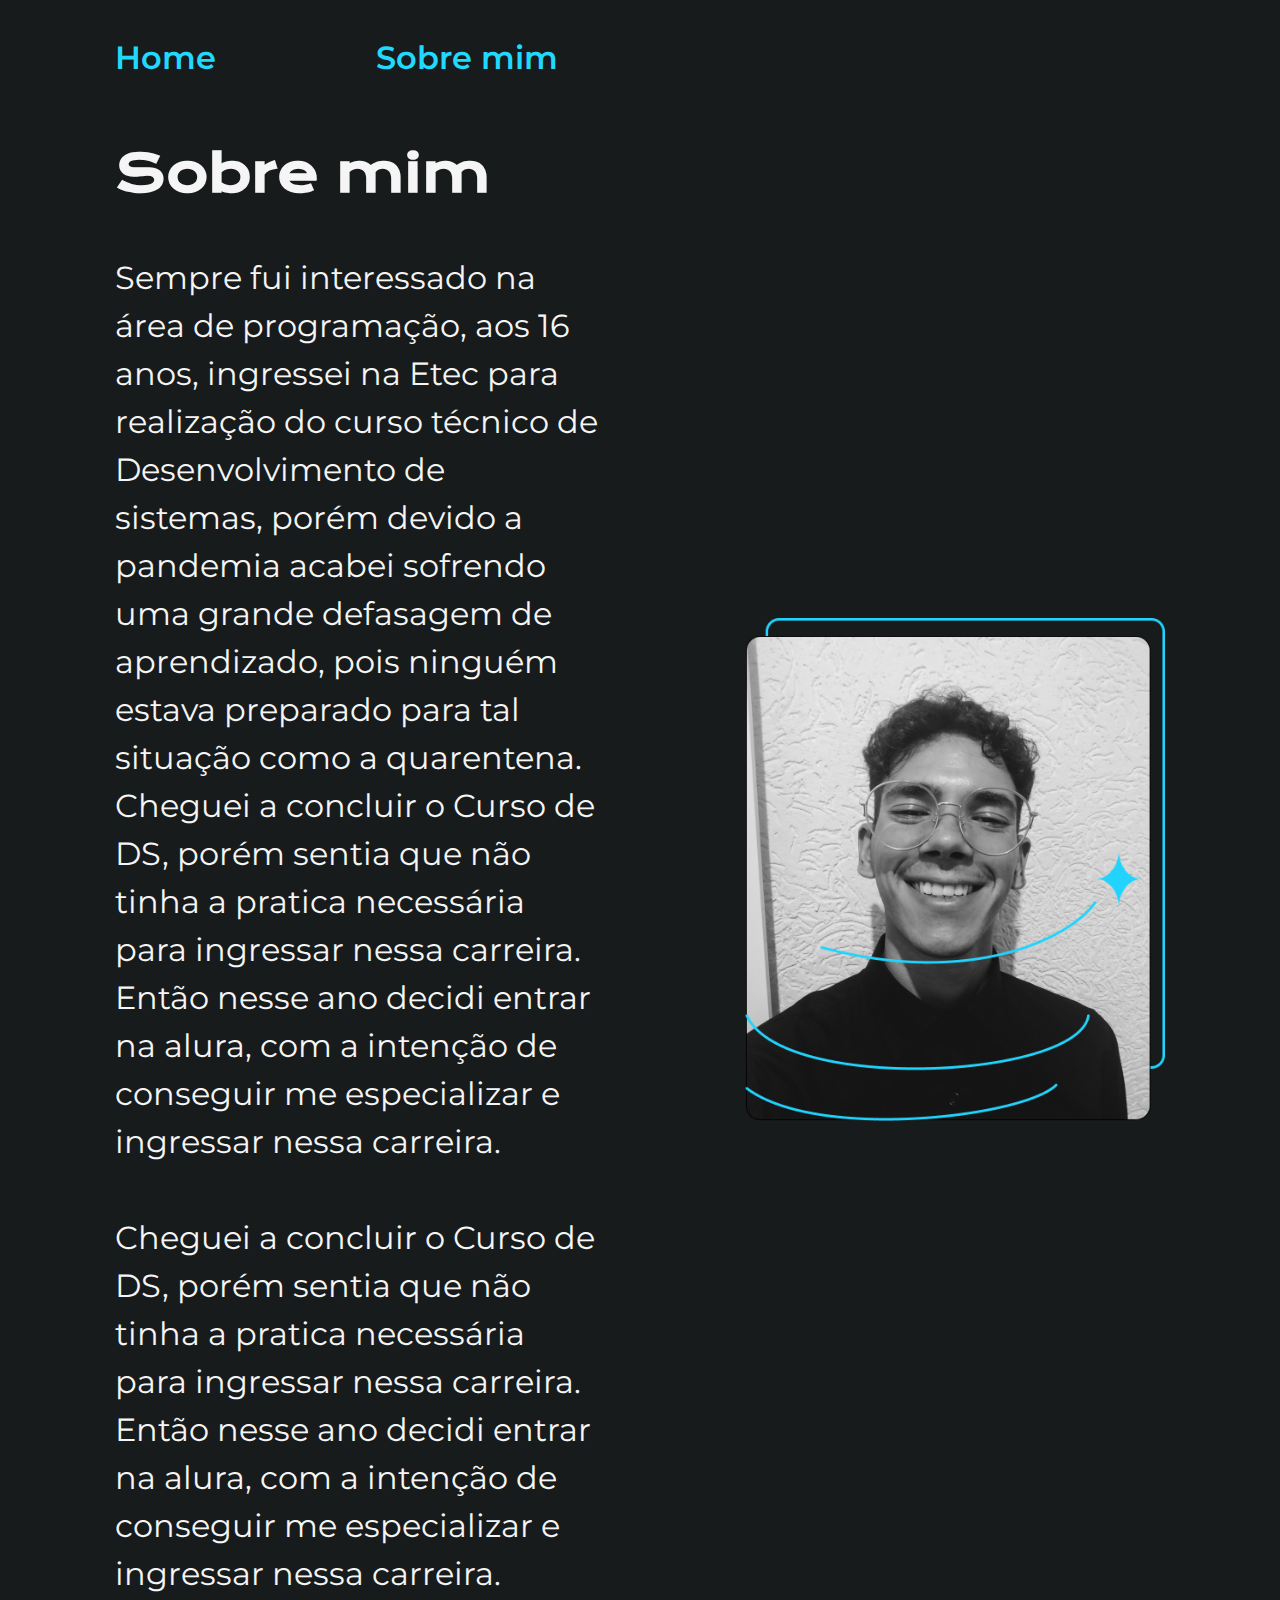
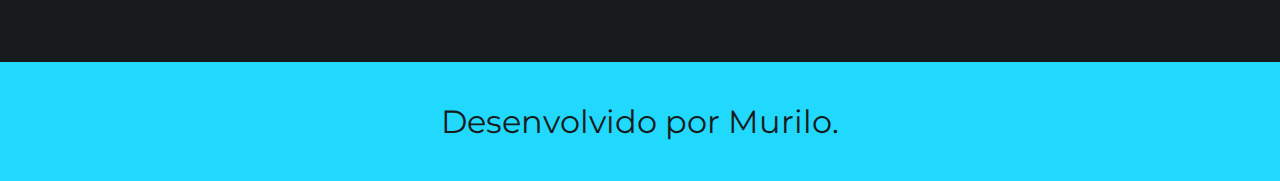
==== about.html @ a3195c80 "primeiro commit" ====
<!DOCTYPE html>
<html lang="pt-br">
  <head>
    <meta charset="UTF-8" />
    <meta http-equiv="X-UA-Compatible" content="IE=edge" />
    <meta name="viewport" content="width=device-width, initial-scale=1.0" />
    <title>Portifolio</title>
    <link rel="stylesheet" href="./styles/style.css" />
  </head>

  <body>
    <header>
      <nav class="cabecalho__menu">
        <a href="index.html" class="cabecalho__menu__link">Home</a>
        <a href="about.html" class="cabecalho__menu__link">Sobre mim</a>
      </nav>
    </header>
    <main class="apresentacao">
      <section class="apresentacao__conteudo">
        <h1 class="apresentacao__conteudo__titulo">Sobre mim</h1>
        <p class="apresentacao__conteudo__texto__sb">
          Sempre fui interessado na área de programação, aos 16 anos, ingressei
          na Etec para realização do curso técnico de Desenvolvimento de
          sistemas, porém devido a pandemia acabei sofrendo uma grande defasagem
          de aprendizado, pois ninguém estava preparado para tal situação como a
          quarentena. Cheguei a concluir o Curso de DS, porém sentia que não
          tinha a pratica necessária para ingressar nessa carreira. Então nesse
          ano decidi entrar na alura, com a intenção de conseguir me
          especializar e ingressar nessa carreira.
        </p>
        <p class="apresentacao__conteudo__texto__sb">
          Cheguei a concluir o Curso de DS, porém sentia que não tinha a pratica
          necessária para ingressar nessa carreira. Então nesse ano decidi
          entrar na alura, com a intenção de conseguir me especializar e
          ingressar nessa carreira.
        </p>
      </section>
      <img
        class="apresentacao__img"
        src="assets/Imagemmmuri.png"
        alt="Foto da Joana Santos programando"
      />
    </main>
    <footer class="rodape">Desenvolvido por Murilo.</footer>
  </body>
</html>
---- styles/style.css ----
@import url('https://fonts.googleapis.com/css2?family=Krona+One&family=Montserrat:wght@400;600&display=swap');

:root{
    --hue: 550;
    --cor-destaque: hsl(var(--hue), 98%, 56%);
    --cor-text-principal: hsl(var(--hue), 0%, 96%);
    --cor-secundaria: hsl(var(--hue), 10%, 10%);
    --hover: hsl(var(--hue), 44%, 15%);
    --font-krona: 'Krona One', sans-serif;
    --font-montserrat: 'Montserrat', sans-serif;
}

*{
    margin: 0;
    padding: 0;
    text-decoration: none;
}

body{
    box-sizing: border-box;
    background-color: var(--cor-secundaria);
    color: var(--cor-text-principal);
    scroll-behavior: smooth;
}
.cabecalho__menu{
    display: flex;
    padding: 3% 0 0 9% ;
    gap: 10rem;
    font-family: var(--font-montserrat);
}

.cabecalho__menu__link{
    
    font-size: 2rem;
    font-weight: 600;
    color: var(--cor-destaque);
}



.titulo-destaque{
    color: var(--cor-destaque);
}

.apresentacao{
    padding: 5% 9%;
    display: flex;
    align-items: center;
    justify-content: space-between;
    gap: 9rem;

}
.apresentacao__conteudo{
    width: 50%;
    display: flex;
    flex-direction: column;
    gap: 3rem;
}

.apresentacao__conteudo__titulo{
    font-size: 3.2rem;
    font-family: var(--font-krona);
}

.apresentacao__conteudo__texto{
    font-size: 2rem;
    font-family: var(--font-montserrat);
}

.apresentacao__links{
    display: flex;
    justify-content: center;
    align-items: center;
    flex-direction: column;
    gap: 2.6rem;
}

.apresentacao__links__subtitulo{
   font-family: var(--font-krona);
font-weight: 400;
font-size: 2rem;
}

.apresentacao__links__link{
    display: flex;
    background-color: var(--cor-secundaria);
    width: 60%;
    text-align: center;
    align-items: center;
    justify-content: center;
    border-radius: 0.66rem;
    border: solid 0.16rem var(--cor-destaque);
    font-size: 2.4rem;
    font-weight: 600;
    padding: 2.15rem 0;
    text-decoration: none;
    color: var(--cor-destaque);
    font-family: var(--font-montserrat);
    text-align: center;
    gap: 1.333rem;
    transition: all 0.5s;

}

.apresentacao__links__link:hover{
    transition: all 0.5s;
    background-color: var(--hover);

}

.apresentacao__img{
    
    width: 40%;
}

.rodape{
    background-color: var(--cor-destaque);
    width: 100%;
    color: var(--cor-secundaria);
    font-family: var(--font-montserrat);
    padding: 2.5rem 0;
    text-align: center;
    font-size: 2rem;
    font-weight: 400;
}

/*sobre mim*/ 

.apresentacao__conteudo__texto__sb{
    font-size: 2rem;
    font-family: var(--font-montserrat);
    line-height: 3rem;
    font-weight: 400;
    color: var(--cor-text-principal);
}

/* responsibilidade*/

@media (min-width: 414px) and (max-width: 1200px) 
{
    .cabecalho__menu{
        padding: 3% 0 0 30% ;
    }
    .cabecalho__menu__link{
    
        font-size: 3rem;

    }

 .apresentacao{
    flex-direction: column-reverse;
 }
 .apresentacao__img{
    
    width: 65%;
}
.apresentacao__conteudo__titulo{
    font-size: 2.8rem;
    font-family: var(--font-krona);
}

.apresentacao__conteudo__texto{
    font-size: 2.0rem;
    font-family: var(--font-montserrat);
}
.apresentacao__conteudo{
    width: 65%;
    display: flex;
    flex-direction: column;
    gap: 3rem;
}
.apresentacao__conteudo__texto__sb{
    font-size: 2rem;
    line-height: 3rem;
}


.apresentacao__links{
    display: flex;
    justify-content: center;
    align-items: center;
    flex-direction: column;
    gap: 2.6rem;
}

.apresentacao__links__subtitulo{
   font-family: var(--font-krona);
font-weight: 400;
font-size: 2.9rem;
}

.apresentacao__links__link{  
    width: 90%;
    font-size: 2.9rem;
    padding: 2.15rem 0;
    text-align: center;
    gap: 1.333rem;
}

.rodape{
    font-size: 3.3rem;
}

}


@media (min-width: 0px) and (max-width: 414px){
    .cabecalho__menu{
        padding: 3% 0 0 20% ;
    }

    .cabecalho__menu__link{
    
        font-size: 2rem;

    }

 .apresentacao{
    flex-direction: column-reverse;
 }
 .apresentacao__img{
    
    width: 95%;
}
.apresentacao__conteudo__titulo{
    font-size:1.9rem;
    font-family: var(--font-krona);
}

.apresentacao__conteudo__texto{
    font-size: 1.7rem;
    font-family: var(--font-montserrat);
}
.apresentacao__conteudo{
    width: 95%;
    display: flex;
    flex-direction: column;
    gap: 3rem;
}
.apresentacao__conteudo__texto__sb{
    font-size: 1.9rem;
    line-height: 3rem;
}


.apresentacao__links{
    display: flex;
    justify-content: center;
    align-items: center;
    flex-direction: column;
    gap: 2.6rem;
}

.apresentacao__links__subtitulo{
   font-family: var(--font-krona);
font-weight: 400;
font-size: 2.3rem;
}

.apresentacao__links__link{  
    width: 95%;
    font-size: 1.7rem;
    padding: 2.15rem 0;
    text-align: center;
    gap: 1.333rem;
}

.rodape{
    font-size: 2.5rem;
}
}
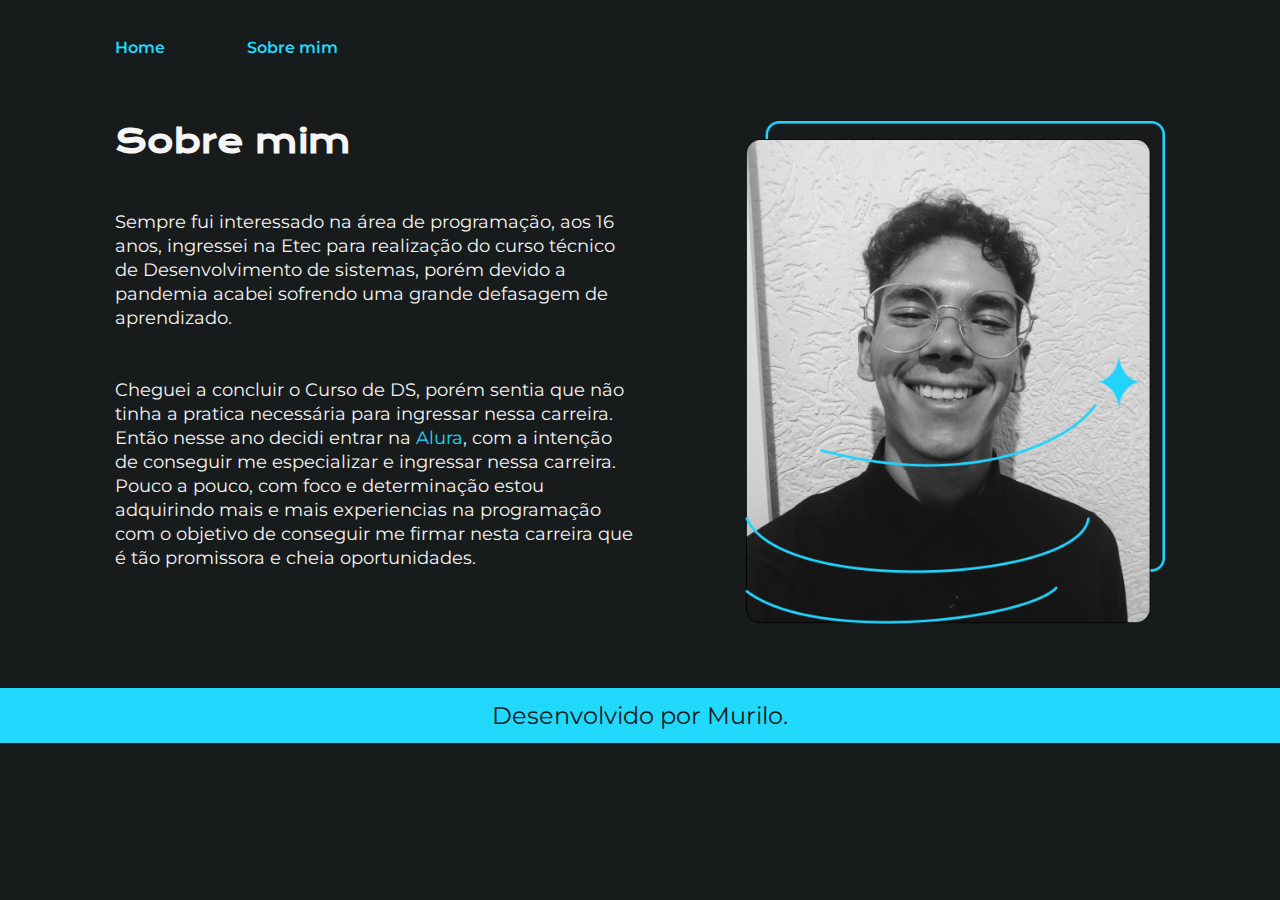
==== commit 1e1a6434: "arrumando erros de texto" ====
--- a/about.html
+++ b/about.html
@@ -22,17 +22,21 @@
           Sempre fui interessado na área de programação, aos 16 anos, ingressei
           na Etec para realização do curso técnico de Desenvolvimento de
           sistemas, porém devido a pandemia acabei sofrendo uma grande defasagem
-          de aprendizado, pois ninguém estava preparado para tal situação como a
-          quarentena. Cheguei a concluir o Curso de DS, porém sentia que não
-          tinha a pratica necessária para ingressar nessa carreira. Então nesse
-          ano decidi entrar na alura, com a intenção de conseguir me
-          especializar e ingressar nessa carreira.
+          de aprendizado.
         </p>
         <p class="apresentacao__conteudo__texto__sb">
           Cheguei a concluir o Curso de DS, porém sentia que não tinha a pratica
           necessária para ingressar nessa carreira. Então nesse ano decidi
-          entrar na alura, com a intenção de conseguir me especializar e
-          ingressar nessa carreira.
+          entrar na
+          <a
+            href="https://cursos.alura.com.br/loginForm?urlAfterLogin=https://cursos.alura.com.br/dashboard"
+            target="new"
+            class="texto__links"
+            >Alura</a
+          >, com a intenção de conseguir me especializar e ingressar nessa
+          carreira. Pouco a pouco, com foco e determinação estou adquirindo mais
+          e mais experiencias na programação com o objetivo de conseguir me
+          firmar nesta carreira que é tão promissora e cheia oportunidades.
         </p>
       </section>
       <img
--- a/styles/style.css
+++ b/styles/style.css
@@ -8,6 +8,8 @@
     --hover: hsl(var(--hue), 44%, 15%);
     --font-krona: 'Krona One', sans-serif;
     --font-montserrat: 'Montserrat', sans-serif;
+    --cor-divider: hsl( var(--hue) , 98%, 56%);
+    --2cor-divider: hsla(var(--hue), 98%, 56%, 0);
 }
 
 *{
@@ -15,6 +17,39 @@
     padding: 0;
     text-decoration: none;
 }
+
+
+/* width */
+::-webkit-scrollbar {
+    width: 10px;
+  }
+  
+  ::-webkit-scrollbar-button{
+    cursor: pointer;
+  }
+
+  /* Track */
+  ::-webkit-scrollbar-track {
+    box-shadow: inset 0 0 5px var(--cor-destaque); 
+    border-radius: 10px;
+  }
+   
+  /* Handle */
+  ::-webkit-scrollbar-thumb {
+    box-shadow: inset 0 0 5px var(--hover);
+    background: var(--cor-destaque); 
+    border-radius: 0.66rem;
+  }
+
+  ::selection {
+    color: var(--cor-secundaria);
+    background: var(--cor-destaque);
+  }
+
+  .rodape::selection{
+    color: var(--cor-destaque);
+    background: var(--cor-secundaria);
+  }
 
 body{
     box-sizing: border-box;
@@ -25,13 +60,13 @@
 .cabecalho__menu{
     display: flex;
     padding: 3% 0 0 9% ;
-    gap: 10rem;
+    gap: 7%;
     font-family: var(--font-montserrat);
 }
 
 .cabecalho__menu__link{
     
-    font-size: 2rem;
+    font-size: 1rem;
     font-weight: 600;
     color: var(--cor-destaque);
 }
@@ -45,9 +80,9 @@
 .apresentacao{
     padding: 5% 9%;
     display: flex;
-    align-items: center;
+    align-items: flex-start;
     justify-content: space-between;
-    gap: 9rem;
+    gap: .4rem;
 
 }
 .apresentacao__conteudo{
@@ -58,12 +93,12 @@
 }
 
 .apresentacao__conteudo__titulo{
-    font-size: 3.2rem;
+    font-size: 2rem;
     font-family: var(--font-krona);
 }
 
 .apresentacao__conteudo__texto{
-    font-size: 2rem;
+    font-size: 1.3rem;
     font-family: var(--font-montserrat);
 }
 
@@ -72,32 +107,32 @@
     justify-content: center;
     align-items: center;
     flex-direction: column;
-    gap: 2.6rem;
+    gap: .8rem;
 }
 
 .apresentacao__links__subtitulo{
    font-family: var(--font-krona);
 font-weight: 400;
-font-size: 2rem;
+font-size: 1.3rem;
 }
 
 .apresentacao__links__link{
     display: flex;
     background-color: var(--cor-secundaria);
-    width: 60%;
+    width: 55%;
     text-align: center;
     align-items: center;
     justify-content: center;
     border-radius: 0.66rem;
     border: solid 0.16rem var(--cor-destaque);
-    font-size: 2.4rem;
+    font-size: 1.6rem;
     font-weight: 600;
-    padding: 2.15rem 0;
+    padding: 3% 0;
     text-decoration: none;
     color: var(--cor-destaque);
     font-family: var(--font-montserrat);
     text-align: center;
-    gap: 1.333rem;
+    gap: 5%;
     transition: all 0.5s;
 
 }
@@ -118,20 +153,36 @@
     width: 100%;
     color: var(--cor-secundaria);
     font-family: var(--font-montserrat);
-    padding: 2.5rem 0;
-    text-align: center;
-    font-size: 2rem;
+    padding: 1% 0;
+    text-align: center;
+    font-size: 1.5rem;
     font-weight: 400;
 }
 
+.divider{
+    height: 2px;
+    width: 100%;
+    background: rgb(2,0,36);
+background: linear-gradient(90deg, var(--2cor-divider), var(--cor-divider) 50%, var(--2cor-divider) 100%);
+}
+
 /*sobre mim*/ 
 
 .apresentacao__conteudo__texto__sb{
-    font-size: 2rem;
-    font-family: var(--font-montserrat);
-    line-height: 3rem;
+    font-size: 1.1rem;
+    font-family: var(--font-montserrat);
+    line-height: 1.5rem;
     font-weight: 400;
     color: var(--cor-text-principal);
+}
+
+.texto__links{
+    color: var(--cor-destaque);
+    transition:  all .3s;
+}
+.texto__links:hover{
+    color: var(--hover);
+    transition:  all .3s;
 }
 
 /* responsibilidade*/
@@ -140,10 +191,89 @@
 {
     .cabecalho__menu{
         padding: 3% 0 0 30% ;
+        gap: 20%;
     }
     .cabecalho__menu__link{
     
-        font-size: 3rem;
+        font-size: 1.8rem;
+        
+    }
+
+ .apresentacao{
+    flex-direction: column-reverse;
+    gap: 4.6rem;
+ }
+ .apresentacao__img{
+    
+    width: 85%;
+}
+.apresentacao__conteudo__titulo{
+    font-size: 2.2rem;
+    font-family: var(--font-krona);
+}
+
+.apresentacao__conteudo__texto{
+    font-size: 1.5rem;
+    font-family: var(--font-montserrat);
+}
+.apresentacao__conteudo{
+    width: 85%;
+    display: flex;
+    flex-direction: column;
+    gap: 2rem;
+}
+.apresentacao__conteudo__texto__sb{
+    font-size: 2rem;
+    line-height: 3rem;
+}
+
+
+.apresentacao__links{
+    display: flex;
+    justify-content: center;
+    align-items: center;
+    flex-direction: column;
+    gap: 2rem;
+}
+
+.apresentacao__links__subtitulo{
+   font-family: var(--font-krona);
+font-weight: 400;
+font-size: 1.7rem;
+}
+
+.apresentacao__links__link{  
+    width: 70%;
+    font-size: 2rem;
+    padding: 5% 0;
+    text-align: center;
+    gap: 1.333rem;
+}
+
+.rodape{
+    font-size: 2rem;
+}
+
+.divider{
+    margin-left: -23%;
+    height: 2px;
+    width: 100vw;
+    background: rgb(2,0,36);
+background: linear-gradient(90deg, var(--2cor-divider), var(--cor-divider) 50%, var(--cor-divider) 100%);
+}
+
+}
+
+
+@media (min-width: 0px) and (max-width: 414px){
+    .cabecalho__menu{
+        padding: 4% 0 0 20% ;
+        gap: 4rem;
+    }
+
+    .cabecalho__menu__link{
+    
+        font-size: 1.2rem;
 
     }
 
@@ -152,26 +282,26 @@
  }
  .apresentacao__img{
     
-    width: 65%;
+    width: 95%;
 }
 .apresentacao__conteudo__titulo{
-    font-size: 2.8rem;
+    font-size:1.7rem;
     font-family: var(--font-krona);
 }
 
 .apresentacao__conteudo__texto{
-    font-size: 2.0rem;
+    font-size: 1.4rem;
     font-family: var(--font-montserrat);
 }
 .apresentacao__conteudo{
-    width: 65%;
+    width: 100%;
     display: flex;
     flex-direction: column;
     gap: 3rem;
 }
 .apresentacao__conteudo__texto__sb{
-    font-size: 2rem;
-    line-height: 3rem;
+    font-size: 1.3rem;
+    line-height: 2rem;
 }
 
 
@@ -186,88 +316,30 @@
 .apresentacao__links__subtitulo{
    font-family: var(--font-krona);
 font-weight: 400;
-font-size: 2.9rem;
-}
-
-.apresentacao__links__link{  
-    width: 90%;
-    font-size: 2.9rem;
-    padding: 2.15rem 0;
-    text-align: center;
-    gap: 1.333rem;
-}
-
-.rodape{
-    font-size: 3.3rem;
-}
-
-}
-
-
-@media (min-width: 0px) and (max-width: 414px){
-    .cabecalho__menu{
-        padding: 3% 0 0 20% ;
-    }
-
-    .cabecalho__menu__link{
-    
-        font-size: 2rem;
-
-    }
-
- .apresentacao{
-    flex-direction: column-reverse;
- }
- .apresentacao__img{
-    
-    width: 95%;
-}
-.apresentacao__conteudo__titulo{
-    font-size:1.9rem;
-    font-family: var(--font-krona);
-}
-
-.apresentacao__conteudo__texto{
-    font-size: 1.7rem;
-    font-family: var(--font-montserrat);
-}
-.apresentacao__conteudo{
-    width: 95%;
-    display: flex;
-    flex-direction: column;
-    gap: 3rem;
-}
-.apresentacao__conteudo__texto__sb{
-    font-size: 1.9rem;
-    line-height: 3rem;
-}
-
-
-.apresentacao__links{
-    display: flex;
-    justify-content: center;
-    align-items: center;
-    flex-direction: column;
-    gap: 2.6rem;
-}
-
-.apresentacao__links__subtitulo{
-   font-family: var(--font-krona);
-font-weight: 400;
-font-size: 2.3rem;
+font-size: 1.3rem;
 }
 
 .apresentacao__links__link{  
     width: 95%;
+    font-size: 1.3rem;
+    padding: 5% 0;
+    text-align: center;
+    gap: 1.333rem;
+}
+
+.rodape{
+
     font-size: 1.7rem;
-    padding: 2.15rem 0;
-    text-align: center;
-    gap: 1.333rem;
-}
-
-.rodape{
-    font-size: 2.5rem;
-}
-}
-
-
+}
+
+.divider{
+    margin-left: -13%;
+    height: 2px;
+    width: 100vw;
+    background: rgb(2,0,36);
+background: linear-gradient(90deg, var(--2cor-divider), var(--cor-divider) 50%, var(--2cor-divider) 100%);
+}
+
+}
+
+
